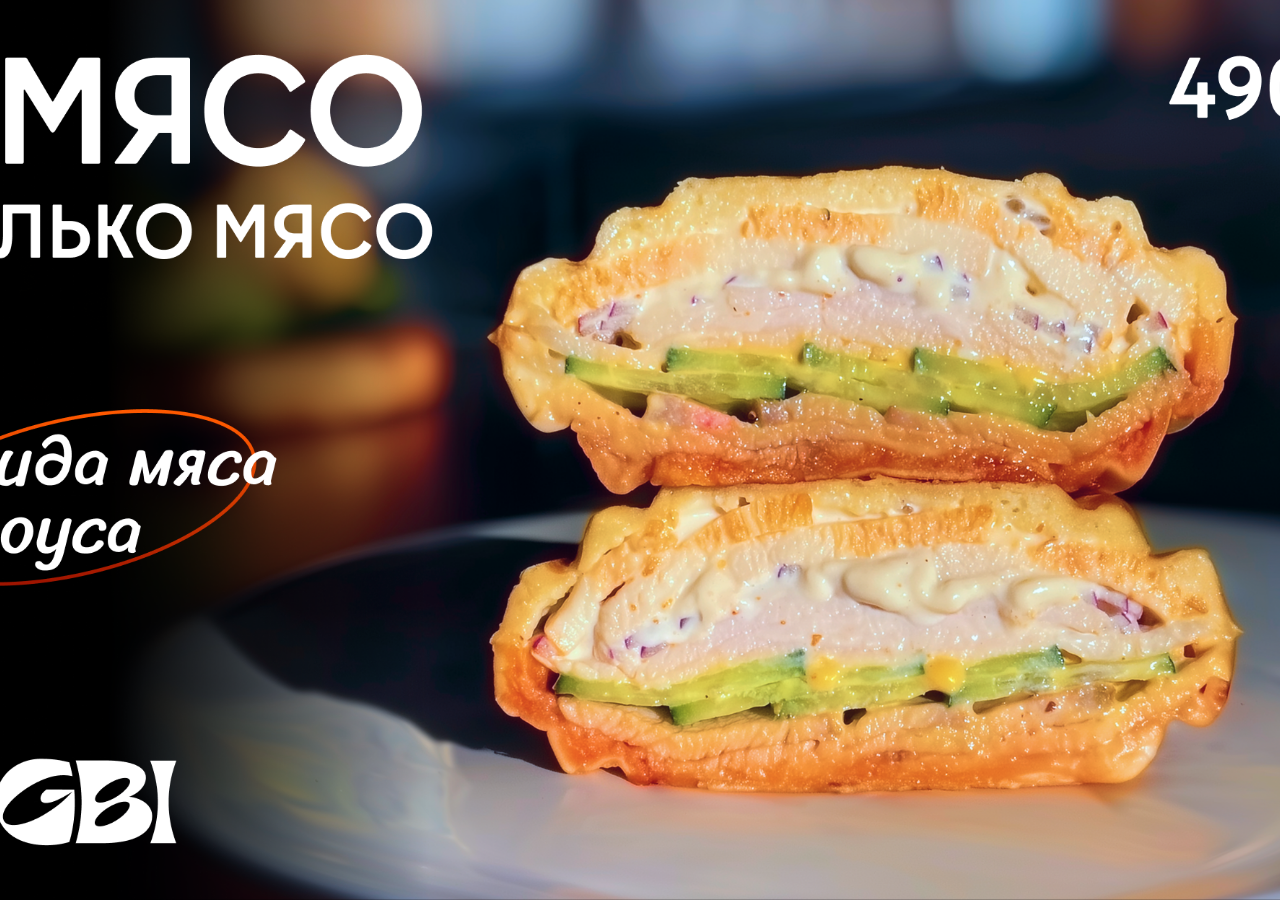
==== 1.html @ c15633f3 "first commit" ====
<!DOCTYPE html>
<html>
<head>
<meta charset="UTF-8">
<title>Restaurant Menu</title>
<meta name="viewport" content="width=device-width, initial-scale=1.0">
<link rel="stylesheet" href="styles.css">
</head>
<body>

<div class="slider">
    <img src="screens/1/1.png" class="slide active">
</div>

<div class="dots"></div>
</body>
</html>
---- styles.css ----
* {
    margin: 0;
    padding: 0;
    box-sizing: border-box;
}

body {
    overflow: hidden;
    background: #000;
    width: 100vw;
    height: 100vh;
    background-image: url("screens/bg.png");
}

.slider {
    position: relative;
    width: 100vw;
    height: 100vh;
}

.slide {
    position: absolute;
    inset: 0;

    width: 100%;
    height: 100%;

    object-fit: cover;

    opacity: 0;
    transition: opacity 1s ease-in-out;
}

.slide.active {
    opacity: 1;
}


/* Индикаторы */

.dots {
    position: fixed;
    bottom: 30px;
    left: 50%;

    transform: translateX(-50%);

    display: flex;
    gap: 12px;

    z-index: 100;
}

.dot {
    width: 14px;
    height: 14px;

    border-radius: 50%;
    background: rgba(255,255,255,.3);

    transition: .3s;
}

.dot.active {
    background: white;
}
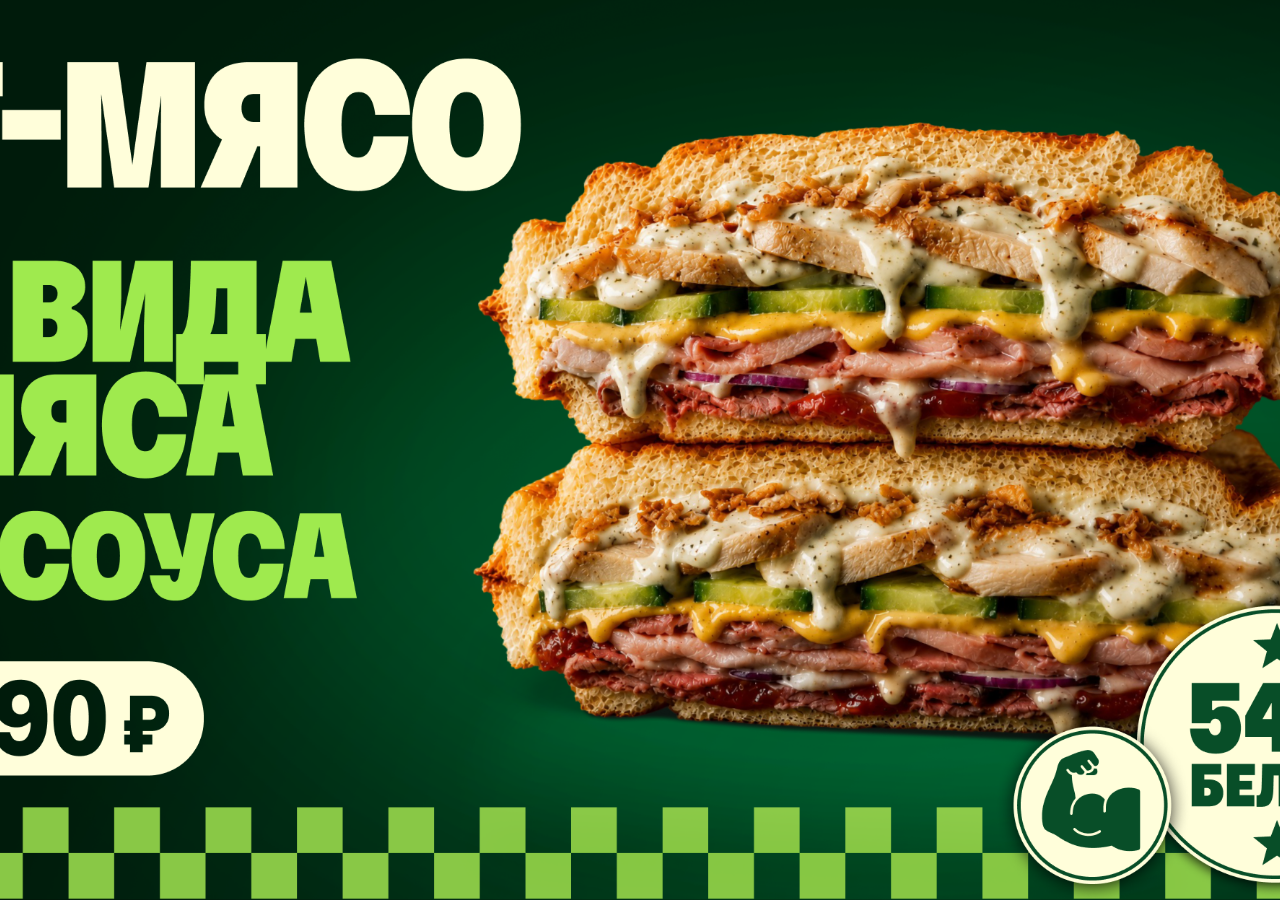
==== commit fd6f6ae3: "add orientation" ====
--- a/1.html
+++ b/1.html
@@ -8,10 +8,20 @@
 </head>
 <body>
 
-<div class="slider">
-    <img src="screens/1/1.png" class="slide active">
-</div>
+  <div class="slider">
+      <img id="image" class="slide active">
+  </div>
 
-<div class="dots"></div>
+  <script type="text/javascript">
+    function getImagePath(path) {
+      const orientation = localStorage.getItem('menuOrientation') || 'landscape';
+
+      return `screens/${orientation}/${path}`;
+    }
+
+    const image = document.getElementById('image');
+
+    image.src = getImagePath(`1/1.png`);
+  </script>
 </body>
 </html>
--- a/styles.css
+++ b/styles.css
@@ -5,62 +5,67 @@
 }
 
 body {
-    overflow: hidden;
-    background: #000;
-    width: 100vw;
-    height: 100vh;
-    background-image: url("screens/bg.png");
+  /* pointer-events: none; */
+  overflow: hidden;
+  background: #000;
+  width: 100vw;
+  height: 100vh;
 }
 
 .slider {
-    position: relative;
-    width: 100vw;
-    height: 100vh;
+  position: relative;
+  width: 100vw;
+  height: 100vh;
+  overflow: hidden;
 }
 
 .slide {
-    position: absolute;
-    inset: 0;
+  position: absolute;
+  inset: 0;
 
-    width: 100%;
-    height: 100%;
+  width: 100%;
+  height: 100%;
 
-    object-fit: cover;
+  object-fit: cover;
+  z-index: 1;
 
-    opacity: 0;
-    transition: opacity 1s ease-in-out;
+  opacity: 0;
+  transition: opacity 1s ease;
+
 }
 
 .slide.active {
-    opacity: 1;
+  opacity: 1;
+
 }
 
 
 /* Индикаторы */
 
 .dots {
-    position: fixed;
-    bottom: 30px;
-    left: 50%;
-
-    transform: translateX(-50%);
-
-    display: flex;
-    gap: 12px;
-
-    z-index: 100;
+  position: fixed;
+  top: 20px;
+  left: 15px;
+  display: flex;
+  flex-direction: column;
+  gap: 12px;
+  z-index: 100;
 }
 
 .dot {
-    width: 14px;
-    height: 14px;
-
-    border-radius: 50%;
-    background: rgba(255,255,255,.3);
-
-    transition: .3s;
+  width: 14px;
+  height: 14px;
+  border-radius: 50%;
+  background: rgba(255,255,255,.25);
+  transition: .3s;
 }
 
 .dot.active {
-    background: white;
+  background: #FFFEDA;
 }
+
+/* FONTS */
+@font-face{
+  font-family: 'Martian Grotesk';
+  src: url('fonts/MartianGrotesk-VFVF.woff2') format('woff2');
+}
